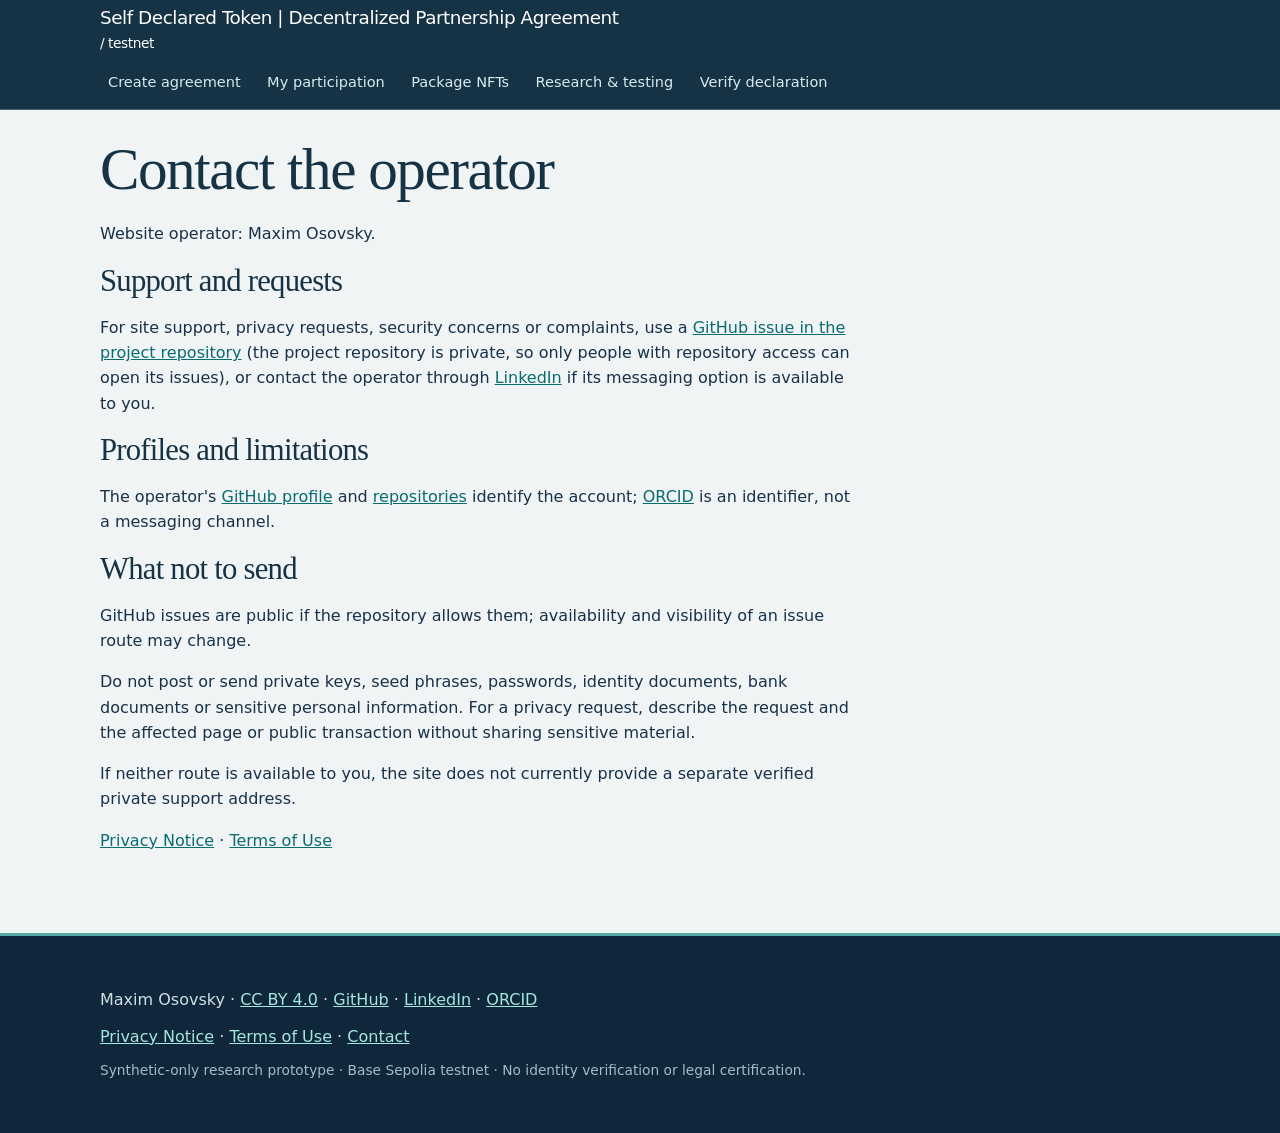
==== contact.html @ c4fec261 "rebuild: fresh v2-only build from source, remove all v1 JS bundles - Remove SDT v1 four-field hash s" ====
<!doctype html><html lang="en"><head><meta charset="UTF-8"><meta name="viewport" content="width=device-width,initial-scale=1"><meta name="theme-color" content="#f5f7f8"><title>Contact · Self Declared Token | Decentralized Partnership Agreement testnet</title>  <link rel="stylesheet" crossorigin href="/assets/site-Cl2e0VAC.css">
</head><body><a class="skip-link" href="#main">Skip to main content</a><header class="site-header"><div class="site-header-inner"><a class="brand" href="/">Self Declared Token | Decentralized Partnership Agreement <small> / testnet</small></a><nav class="site-links" aria-label="Site navigation"><a href="/dpa.html">Create agreement</a><a href="/shares.html">My participation</a><a href="/packages.html">Package NFTs</a><a href="/sale.html">Research & testing</a><a href="/verify.html">Verify declaration</a></nav></div></header><main id="main"><h1>Contact the operator</h1><p>Website operator: Maxim Osovsky.</p><h2>Support and requests</h2><p>For site support, privacy requests, security concerns or complaints, use a <a href="https://github.com/maximosovsky/cryptopassport-testnet/issues">GitHub issue in the project repository</a> (the project repository is private, so only people with repository access can open its issues), or contact the operator through <a href="https://www.linkedin.com/in/osovsky/">LinkedIn</a> if its messaging option is available to you.</p><h2>Profiles and limitations</h2><p>The operator's <a href="https://github.com/maximosovsky">GitHub profile</a> and <a href="https://github.com/maximosovsky?tab=repositories">repositories</a> identify the account; <a href="https://orcid.org/0009-0004-1594-0940">ORCID</a> is an identifier, not a messaging channel.</p><h2>What not to send</h2><p>GitHub issues are public if the repository allows them; availability and visibility of an issue route may change.</p><p>Do not post or send private keys, seed phrases, passwords, identity documents, bank documents or sensitive personal information. For a privacy request, describe the request and the affected page or public transaction without sharing sensitive material.</p><p>If neither route is available to you, the site does not currently provide a separate verified private support address.</p><p><a href="/privacy.html">Privacy Notice</a> · <a href="/terms.html">Terms of Use</a></p></main><footer><div class="site-footer-inner"><p>Maxim Osovsky · <a href="https://creativecommons.org/licenses/by/4.0/">CC BY 4.0</a> · <a href="https://github.com/maximosovsky">GitHub</a> · <a href="https://www.linkedin.com/in/osovsky/">LinkedIn</a> · <a href="https://orcid.org/0009-0004-1594-0940">ORCID</a></p><p><a href="/privacy.html">Privacy Notice</a> · <a href="/terms.html">Terms of Use</a> · <a href="/contact.html">Contact</a></p><p class="fine-print">Synthetic-only research prototype · Base Sepolia testnet · No identity verification or legal certification.</p></div></footer></body></html>
---- assets/site-Cl2e0VAC.css ----
:root{color-scheme:light;--ink:#15253b;--muted:#54667b;--line:#dce5ec;--paper:#fff;--canvas:#f5f7f8;--navy:#10263a;--teal:#087d77;--soft:#e7f4f1;font-family:ui-sans-serif,system-ui,-apple-system,Segoe UI,sans-serif}*{box-sizing:border-box}html{scroll-behavior:smooth}body{margin:0!important;color:var(--ink)!important;background:var(--canvas)!important;font:16px/1.65 ui-sans-serif,system-ui,-apple-system,Segoe UI,sans-serif!important}a{color:#086c70}a:hover{text-decoration-thickness:2px}a:focus-visible,button:focus-visible,input:focus-visible,textarea:focus-visible{outline:3px solid #086c70;outline-offset:3px}.site-header a:focus-visible{outline-color:#82ddca}.site-header{background:var(--navy);color:#fff;border-bottom:3px solid #21aaa1}.site-header-inner{max-width:1160px;margin:auto;padding:1rem clamp(1.25rem,4vw,2.5rem);display:flex;align-items:center;justify-content:space-between;gap:1rem 2rem;flex-wrap:wrap}.site-header a{color:#d8ebee;text-decoration:none}.site-header a:hover{text-decoration:underline}.brand{color:#fff!important;font-size:1.15rem;font-weight:500;letter-spacing:-.025em}.brand span{color:#69d3c1}.site-links{display:flex;gap:.45rem 1.4rem;flex-wrap:wrap;font-size:.91rem;font-weight:400}.site-links a{display:inline-flex;align-items:center;min-height:44px;padding:.7rem 0}body main{max-width:1160px;margin:0 auto;padding:clamp(1.5rem,4vw,3rem) clamp(1.25rem,4vw,2.5rem) 4rem}body main>nav{font-size:.88rem;color:var(--muted);margin:0 0 1.5rem}h1,h2,h3{line-height:1.18;letter-spacing:-.035em;color:var(--navy)}h1{font-size:clamp(2.1rem,5vw,4rem);max-width:850px;margin:.35rem 0 1rem}h2{font-size:clamp(1.35rem,2.5vw,1.8rem);margin:.25rem 0 1rem}h3{font-size:1.08rem;margin:.3rem 0 .55rem}p{margin:.65rem 0 1rem}body main p,body main a{overflow-wrap:anywhere}body main>p{max-width:850px}body main section{border:1px solid var(--line);background:var(--paper);border-radius:16px;padding:clamp(1.25rem,3vw,2rem);margin:1.1rem 0;box-shadow:0 7px 24px #10263a09}.eyebrow{color:var(--teal);font-size:.78rem;font-weight:500;letter-spacing:.12em;text-transform:uppercase}.hero{background:var(--navy);color:#e4f2f1;padding:clamp(2rem,5vw,4rem);border-radius:22px;margin:0 0 2rem;position:relative;overflow:hidden}.hero:after{content:"";position:absolute;width:240px;height:240px;border:1px solid #367b7d;border-radius:50%;right:-75px;top:-105px;box-shadow:0 0 0 58px #46b9a40f,0 0 0 116px #46b9a40a;pointer-events:none}.hero h1{color:#fff;margin:.5rem 0 1.2rem}.hero .eyebrow{color:#82ddca}.hero p{max-width:700px;color:#c8dade;font-size:1.12rem}.hero-actions{display:flex;gap:.8rem;flex-wrap:wrap;margin-top:1.6rem}.button-link{display:inline-flex;align-items:center;justify-content:center;border-radius:9px;padding:.75rem 1.1rem;background:#74d8c4;color:#10263a!important;text-decoration:none;font-weight:500}.button-link.secondary{background:transparent;border:1px solid #69949c;color:#fff!important}.button-link:hover{filter:brightness(1.08)}.intro-grid{display:grid;grid-template-columns:repeat(2,minmax(0,1fr));gap:1rem}.intro-grid section{margin:0}.section-number{display:inline-block;color:var(--teal);font-size:.8rem;letter-spacing:.12em;font-weight:500;margin-bottom:.6rem}.steps{list-style:none;margin:1rem 0 0;padding:0;display:grid;grid-template-columns:repeat(4,minmax(0,1fr));gap:.9rem}.steps li{border-left:3px solid #26a99a;background:#f4f9f8;padding:1rem;border-radius:0 10px 10px 0}.steps strong{display:block;color:var(--navy);margin-bottom:.4rem}.callout{border-left:4px solid #229e94;background:var(--soft);padding:1rem 1.3rem;border-radius:0 10px 10px 0}.pilot-grid{display:flex;flex-wrap:wrap;gap:.7rem;margin:1rem 0}.pilot-grid span{background:#edf5f4;padding:.55rem .85rem;border-radius:8px;font-weight:400}.workflow-heading{margin:3.5rem 0 1.2rem}.workflow-heading p{color:var(--muted)}body main .warning,body main aside{background:#fff4e4!important;color:#653e19!important;border:1px solid #eac58b!important;border-left:4px solid #d68b29!important;padding:1rem 1.25rem;border-radius:10px;max-width:none}body main section label,body main details.legacy label{display:block;margin:1rem 0;color:var(--ink);font-weight:400}body main input:not([type=checkbox]),body main textarea{font:inherit;background:#fff!important;color:var(--ink)!important;border:1px solid #b8c9d2;border-radius:8px;padding:.68rem .85rem;margin:.4rem 0;display:block;width:100%;max-width:100%}body main input[type=checkbox]{accent-color:var(--teal);display:inline-block;width:auto;margin-right:.4rem}body main button{font:inherit;font-weight:500;background:#086c70;color:#fff;border:0;border-radius:8px;padding:.72rem 1.1rem;margin:.35rem .55rem .35rem 0;cursor:pointer}body main button:hover:not(:disabled){background:#064f53}body main button:disabled{opacity:.48;cursor:not-allowed}body main pre,body main #progress,body main #invitation,body main #status,body main #digest,body main #output,body main #network{background:#edf3f5;color:var(--ink);border:1px solid var(--line);padding:.8rem 1rem;border-radius:8px;white-space:pre-wrap;overflow-wrap:anywhere}body main pre:empty,body main #progress:empty,body main #invitation:empty,body main #digest:empty,body main #output:empty{display:none}body main #people{max-width:850px}body>footer{background:#10263a;color:#d1dfe5;padding:2.5rem clamp(1.25rem,4vw,2.5rem)}body>footer .site-footer-inner{max-width:1080px;margin:auto}body>footer .mission{font-size:1.06rem;color:#fff;max-width:900px}body>footer a{color:#a3e8dc}body>footer p{margin:.7rem 0}body>footer .fine-print{font-size:.86rem;color:#a9bac6}@media(max-width:760px){.intro-grid{grid-template-columns:1fr}.steps{grid-template-columns:repeat(2,minmax(0,1fr))}.site-links{gap:.4rem .9rem}}@media(max-width:520px){.steps{grid-template-columns:1fr}.hero{padding:1.6rem}.site-header-inner{align-items:flex-start}.site-links{font-size:.83rem}body main{padding-left:1rem;padding-right:1rem}body main section{padding:1.2rem}.hero-actions .button-link{width:100%}}@media(prefers-reduced-motion:reduce){html{scroll-behavior:auto}}.skip-link{position:absolute;left:1rem;top:-10rem;z-index:100;background:#fff;color:#10263a;padding:.65rem 1rem;border:2px solid #087d77;border-radius:6px}.skip-link:focus-visible{top:1rem;outline:3px solid #086c70}body main summary:focus-visible,body main select:focus-visible{outline:3px solid #086c70;outline-offset:3px}body main [aria-invalid=true]{border:2px solid #b53932!important}body main .field-error{color:#a32122;font-weight:600;margin:.2rem 0 .65rem;overflow-wrap:anywhere}h1,h2,h3{text-wrap:balance;scroll-margin-top:1.5rem}button,a{touch-action:manipulation}body main pre{font-variant-numeric:tabular-nums}.workflow-map{padding:.8rem 1.1rem;background:#e7f4f1;border-left:4px solid #087d77;border-radius:7px;max-width:900px}body main details.legacy{margin:2rem 0;border:1px solid var(--line);border-radius:14px;background:#fff;padding:1.2rem}body main details.legacy>summary{cursor:pointer;font-weight:500;color:var(--navy);font-size:1.15rem}body main details.legacy>section{box-shadow:none}body main #verified-document{max-width:900px}.site-links a[aria-current=page]{background:#d8ebee;color:#10263a;border-radius:7px;padding:.55rem .7rem;text-decoration:underline;text-underline-offset:.25em}body main>nav{display:flex;align-items:center;gap:.5rem;flex-wrap:wrap}body main>nav a{display:inline-flex;align-items:center;min-height:44px;padding:.55rem .65rem;border-radius:6px;background:#e7f4f1}body main .action-feedback{display:none;background:#fff4e4;color:#653e19;border:1px solid #d68b29;border-left:4px solid #b53932;border-radius:7px;padding:.65rem .85rem;margin:.4rem 0 1rem;white-space:pre-wrap;overflow-wrap:anywhere}body main .action-feedback:not(:empty){display:block}body main .action-feedback:focus{outline:3px solid #086c70;outline-offset:2px}body main .prerequisite{font-size:.92rem;line-height:1.45;margin:.55rem 0}.secondary-context{margin-top:2rem}body main .secondary-context .warning{display:none}@media(max-width:520px){body main .prerequisite{margin:.45rem 0}body main section label{margin:.6rem 0}body main section:first-of-type{margin-top:.65rem}}:root{--ink:#183149;--muted:#425c6d;--line:#b9c9d0;--paper:#fff;--canvas:#f0f4f5;--navy:#163245;--teal:#086c70;--soft:#e3eff0}body{line-height:1.58!important}body main{padding-top:1.25rem}body main p{max-width:74ch}body main>p{max-width:74ch}.site-header{border-bottom:1px solid #466977}.site-header-inner{padding-top:.35rem;padding-bottom:.35rem;gap:.25rem 1.5rem}.brand{white-space:nowrap}.site-links{gap:0 .65rem}.site-links a{padding:.55rem .5rem;min-height:44px}.site-links a[aria-current=page]{background:transparent;color:#fff;border-radius:0;box-shadow:inset 0 -2px #74d8c4;padding:.55rem .5rem;text-decoration:none}body main section{border:0;border-top:1px solid var(--line);border-radius:0;box-shadow:none;margin:1rem 0;padding:1.3rem 0;background:transparent}h1,h2,h3{font-family:Georgia,Times New Roman,serif;font-weight:400;letter-spacing:-.025em}body main strong{font-weight:500}h1{font-size:clamp(2.2rem,4.7vw,3.7rem);max-width:21ch}h2{font-size:clamp(1.45rem,2.4vw,1.95rem)}.hero{border-radius:0;background:#163245;border-left:5px solid #5bb4ac;margin:0 0 1.2rem;padding:clamp(1.5rem,3vw,2.5rem)}.hero:after{display:none}.hero h1{max-width:20ch;margin:0 0 .5rem}.hero p{margin:.3rem 0 .8rem;max-width:60ch;font-size:1.05rem}.hero-actions{margin-top:1rem}.button-link{min-height:44px;border-radius:3px}.button-link.secondary{border-color:#b4d3d1}#public-pilot{border:1px solid var(--line);border-left:5px solid var(--teal);padding:clamp(1rem,2.5vw,1.6rem);background:#fff;margin:0 0 1.8rem}#public-pilot h2{margin:0 0 .65rem}.record{display:grid;grid-template-columns:repeat(2,minmax(0,1fr));border-top:1px solid var(--line);margin:.8rem 0}.record>div{display:grid;grid-template-columns:minmax(95px,1fr) 2.3fr;gap:.5rem;padding:.65rem 0;border-bottom:1px solid var(--line)}.record dt{font-size:.85rem;color:var(--muted);font-weight:400}.record dd{margin:0;font-weight:400}.record>div:nth-child(odd){padding-right:1.2rem}.contract-links{font-size:.87rem;line-height:1.5}.contract-links a{overflow-wrap:anywhere}.intro-grid{gap:1.5rem}.intro-grid section{padding:1.2rem 0}.steps li{background:transparent;border-radius:0;border-left:2px solid var(--teal);padding:.5rem .8rem}.section-number{font-size:.87rem;letter-spacing:0;text-transform:none}.callout,.workflow-map{border-radius:0}body main .quick-warning{max-width:none;margin:.45rem 0 .75rem;border-left:3px solid #a05f18;padding:.4rem .8rem;background:#fff5e7;color:#543b1e;font-size:.93rem}body main .flow-details{margin:.65rem 0 1rem;border:1px solid var(--line);background:#fff}body main .flow-details summary{cursor:pointer;min-height:44px;padding:.55rem .8rem;font-weight:500;display:flex;align-items:center}body main .flow-details aside{margin:0!important;border:0!important;border-top:1px solid var(--line)!important;border-left:3px solid #a05f18!important;border-radius:0!important;font-size:.94rem}body main .setup-note{font-size:.92rem;color:var(--muted);max-width:74ch}body main section:first-of-type{margin-top:.6rem}body main button{min-height:44px;border-radius:4px}body main input:not([type=checkbox]),body main textarea{border-radius:4px;min-height:44px}body main details.legacy{border-radius:0}body main pre,body main #progress,body main #invitation,body main #status,body main #digest,body main #output,body main #network{border-radius:3px}body main .warning,body main aside{border-radius:3px}body>footer{border-top:3px solid #54aaa3}body>footer .mission{font-family:Georgia,Times New Roman,serif;font-size:1.1rem}@media(max-width:760px){.site-header-inner{display:block}.brand{display:inline-flex;align-items:center;min-height:44px}.site-links{display:flex;flex-wrap:wrap;gap:0 .2rem}.site-links a{font-size:.88rem;padding:.5rem .38rem;min-height:44px}.site-links a[aria-current=page]{padding:.5rem .38rem}.record{grid-template-columns:1fr}}@media(max-width:520px){.site-links{justify-content:space-between}.site-links a{font-size:.79rem;line-height:1.15;padding:.45rem .22rem}.site-links a[aria-current=page]{padding:.45rem .22rem}.hero{padding:1.2rem}.hero h1{font-size:2.25rem}.hero-actions{gap:.5rem}.record>div{grid-template-columns:100px 1fr}.record>div:nth-child(odd){padding-right:0}body main{padding-top:1rem}body main section{padding:1rem 0}}body main .workspace-intro{padding:1.4rem 0 .6rem;max-width:820px}.workspace-intro h1{max-width:none;margin:.3rem 0 .55rem}.workspace-intro>p:last-child{font-size:1.08rem;color:var(--muted);max-width:68ch}body main #workspace-actions{border:0;padding:.35rem 0 1.3rem;margin:0;background:transparent}#workspace-actions h2{font-size:1.35rem;margin:.3rem 0 1rem}.action-grid{display:grid;grid-template-columns:repeat(3,minmax(0,1fr));gap:1px;background:var(--line);border:1px solid var(--line)}body main .workspace-action{display:flex;min-height:232px;flex-direction:column;gap:.65rem;background:#fff;color:var(--ink);padding:1.4rem;text-decoration:none;overflow-wrap:anywhere}.workspace-action:hover,.workspace-action:focus-visible{background:#ecf5f3}.workspace-action .action-number,.step-kicker{color:var(--teal);font-size:.82rem;font-weight:500;letter-spacing:.06em;text-transform:uppercase}.workspace-action strong{font:400 clamp(1.35rem,2vw,1.8rem)/1.2 Georgia,"Times New Roman",serif;color:var(--navy)}.workspace-action>span:nth-child(3){font-size:.93rem;color:var(--muted);line-height:1.5}.workspace-action .action-go{color:#086c70;font-weight:500;margin-top:auto;text-decoration:underline;text-underline-offset:.25em}body main .research{border-top:1px solid var(--line);margin:2rem 0;padding:.6rem 0}body main .research>summary{cursor:pointer;display:flex;align-items:center;min-height:44px;font-weight:500;color:var(--navy)}body main .research>summary:hover{text-decoration:underline;text-underline-offset:.2em}body main .research #public-pilot{margin-top:1rem}.page-jump{display:flex;flex-wrap:wrap;gap:.45rem .85rem;border-block:1px solid var(--line);padding:.5rem 0;margin:1rem 0}body main .page-jump a{background:none;border-radius:0;padding:.4rem .2rem;text-decoration:underline;text-underline-offset:.2em}.step-kicker{margin:0 0 .3rem!important}body main section[id$=-workflow]{scroll-margin-top:1.5rem;max-width:880px}body main section[id$=-workflow] h2{margin:.25rem 0 .7rem}body main section[id$=-workflow]>p{max-width:67ch}body main .technical{margin:1.1rem 0;border:1px solid var(--line);border-left:3px solid var(--teal);padding:.3rem 1rem 1rem;background:#fff}body main .technical>summary{min-height:44px;cursor:pointer;font-weight:500;padding:.5rem 0}body main .example-link{margin:.85rem 0}body main .participation-overview{display:grid;grid-template-columns:repeat(3,minmax(0,1fr));border:1px solid var(--line);background:var(--line);gap:1px;margin:1.4rem 0}.participation-overview>div{background:#fff;display:flex;flex-direction:column;gap:.3rem;padding:1rem 1.25rem}.participation-overview span{font-size:.84rem;color:var(--muted)}.participation-overview strong{font-size:1.05rem;font-weight:500}.participation-overview small{font-size:.82rem;color:var(--muted)}body main #people{display:grid;grid-template-columns:minmax(0,3fr) minmax(6rem,1fr);gap:0 1rem;max-width:880px}body main #people label{min-width:0}body main #verified-document{max-width:880px}body main .research-content{max-width:880px}@media(max-width:760px){.action-grid{grid-template-columns:1fr}.workspace-action{min-height:0!important}.participation-overview{grid-template-columns:1fr!important}}@media(max-width:390px){body main #people{grid-template-columns:1fr}.site-links a{font-size:.75rem}.brand{font-size:1rem}}body main p.eyebrow,body main p.step-kicker{font-weight:400}.site-header-inner .brand{display:block;flex:0 1 560px;min-width:0;max-width:100%;white-space:normal;overflow-wrap:anywhere;line-height:1.35;font-weight:500}.site-header-inner .brand small{display:inline-block;font-size:.75em;font-weight:400;white-space:nowrap}
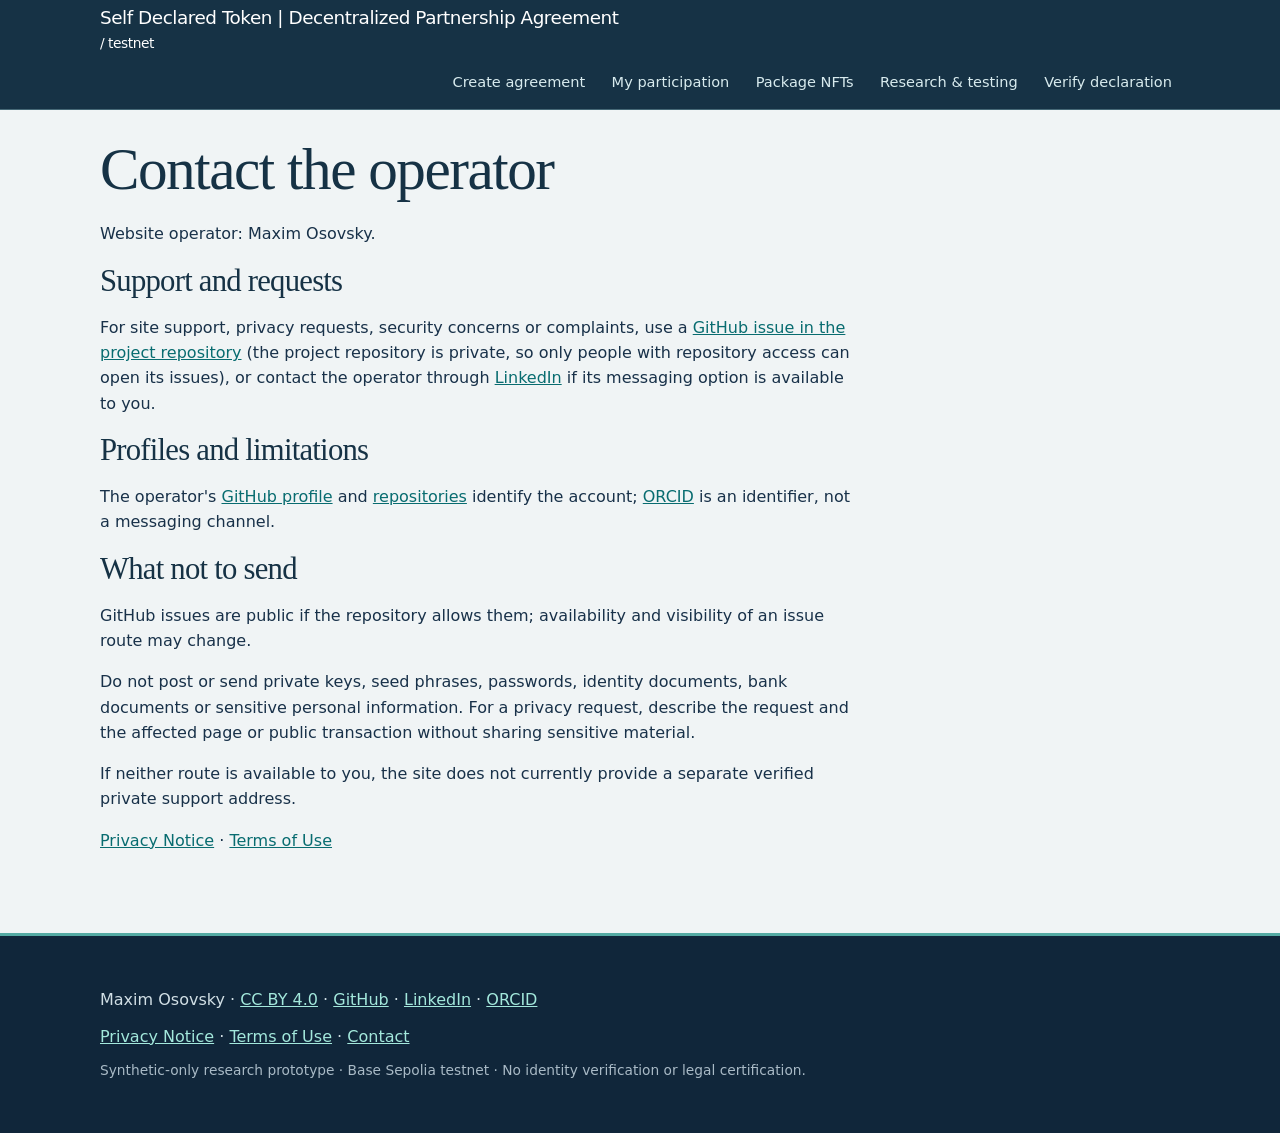
==== commit 7af5f9e1: "fix: nav right-aligned on wide, left on wrap" ====
--- a/contact.html
+++ b/contact.html
@@ -1,2 +1,2 @@
-<!doctype html><html lang="en"><head><meta charset="UTF-8"><meta name="viewport" content="width=device-width,initial-scale=1"><meta name="theme-color" content="#f5f7f8"><title>Contact · Self Declared Token | Decentralized Partnership Agreement testnet</title>  <link rel="stylesheet" crossorigin href="/assets/site-Cl2e0VAC.css">
-</head><body><a class="skip-link" href="#main">Skip to main content</a><header class="site-header"><div class="site-header-inner"><a class="brand" href="/">Self Declared Token | Decentralized Partnership Agreement <small> / testnet</small></a><nav class="site-links" aria-label="Site navigation"><a href="/dpa.html">Create agreement</a><a href="/shares.html">My participation</a><a href="/packages.html">Package NFTs</a><a href="/sale.html">Research & testing</a><a href="/verify.html">Verify declaration</a></nav></div></header><main id="main"><h1>Contact the operator</h1><p>Website operator: Maxim Osovsky.</p><h2>Support and requests</h2><p>For site support, privacy requests, security concerns or complaints, use a <a href="https://github.com/maximosovsky/cryptopassport-testnet/issues">GitHub issue in the project repository</a> (the project repository is private, so only people with repository access can open its issues), or contact the operator through <a href="https://www.linkedin.com/in/osovsky/">LinkedIn</a> if its messaging option is available to you.</p><h2>Profiles and limitations</h2><p>The operator's <a href="https://github.com/maximosovsky">GitHub profile</a> and <a href="https://github.com/maximosovsky?tab=repositories">repositories</a> identify the account; <a href="https://orcid.org/0009-0004-1594-0940">ORCID</a> is an identifier, not a messaging channel.</p><h2>What not to send</h2><p>GitHub issues are public if the repository allows them; availability and visibility of an issue route may change.</p><p>Do not post or send private keys, seed phrases, passwords, identity documents, bank documents or sensitive personal information. For a privacy request, describe the request and the affected page or public transaction without sharing sensitive material.</p><p>If neither route is available to you, the site does not currently provide a separate verified private support address.</p><p><a href="/privacy.html">Privacy Notice</a> · <a href="/terms.html">Terms of Use</a></p></main><footer><div class="site-footer-inner"><p>Maxim Osovsky · <a href="https://creativecommons.org/licenses/by/4.0/">CC BY 4.0</a> · <a href="https://github.com/maximosovsky">GitHub</a> · <a href="https://www.linkedin.com/in/osovsky/">LinkedIn</a> · <a href="https://orcid.org/0009-0004-1594-0940">ORCID</a></p><p><a href="/privacy.html">Privacy Notice</a> · <a href="/terms.html">Terms of Use</a> · <a href="/contact.html">Contact</a></p><p class="fine-print">Synthetic-only research prototype · Base Sepolia testnet · No identity verification or legal certification.</p></div></footer></body></html>
+<!doctype html><html lang="en"><head><meta charset="UTF-8"><meta name="viewport" content="width=device-width,initial-scale=1"><meta name="theme-color" content="#f5f7f8"><title>Contact · Self Declared Token | Decentralized Partnership Agreement testnet</title>  <link rel="stylesheet" crossorigin href="./assets/site-Ha4Ucdie.css">
+</head><body><a class="skip-link" href="#main">Skip to main content</a><header class="site-header"><div class="site-header-inner"><a class="brand" href="./">Self Declared Token | Decentralized Partnership Agreement <small> / testnet</small></a><nav class="site-links" aria-label="Site navigation"><a href="./dpa.html">Create agreement</a><a href="./shares.html">My participation</a><a href="./packages.html">Package NFTs</a><a href="./sale.html">Research & testing</a><a href="./verify.html">Verify declaration</a></nav></div></header><main id="main"><h1>Contact the operator</h1><p>Website operator: Maxim Osovsky.</p><h2>Support and requests</h2><p>For site support, privacy requests, security concerns or complaints, use a <a href="https://github.com/maximosovsky/cryptopassport-testnet/issues">GitHub issue in the project repository</a> (the project repository is private, so only people with repository access can open its issues), or contact the operator through <a href="https://www.linkedin.com/in/osovsky/">LinkedIn</a> if its messaging option is available to you.</p><h2>Profiles and limitations</h2><p>The operator's <a href="https://github.com/maximosovsky">GitHub profile</a> and <a href="https://github.com/maximosovsky?tab=repositories">repositories</a> identify the account; <a href="https://orcid.org/0009-0004-1594-0940">ORCID</a> is an identifier, not a messaging channel.</p><h2>What not to send</h2><p>GitHub issues are public if the repository allows them; availability and visibility of an issue route may change.</p><p>Do not post or send private keys, seed phrases, passwords, identity documents, bank documents or sensitive personal information. For a privacy request, describe the request and the affected page or public transaction without sharing sensitive material.</p><p>If neither route is available to you, the site does not currently provide a separate verified private support address.</p><p><a href="./privacy.html">Privacy Notice</a> · <a href="./terms.html">Terms of Use</a></p></main><footer><div class="site-footer-inner"><p>Maxim Osovsky · <a href="https://creativecommons.org/licenses/by/4.0/">CC BY 4.0</a> · <a href="https://github.com/maximosovsky">GitHub</a> · <a href="https://www.linkedin.com/in/osovsky/">LinkedIn</a> · <a href="https://orcid.org/0009-0004-1594-0940">ORCID</a></p><p><a href="./privacy.html">Privacy Notice</a> · <a href="./terms.html">Terms of Use</a> · <a href="./contact.html">Contact</a></p><p class="fine-print">Synthetic-only research prototype · Base Sepolia testnet · No identity verification or legal certification.</p></div></footer></body></html>
--- a/assets/site-Ha4Ucdie.css
+++ b/assets/site-Ha4Ucdie.css
@@ -0,0 +1 @@
+:root{color-scheme:light;--ink:#15253b;--muted:#54667b;--line:#dce5ec;--paper:#fff;--canvas:#f5f7f8;--navy:#10263a;--teal:#087d77;--soft:#e7f4f1;font-family:ui-sans-serif,system-ui,-apple-system,Segoe UI,sans-serif}*{box-sizing:border-box}html{scroll-behavior:smooth}body{margin:0!important;color:var(--ink)!important;background:var(--canvas)!important;font:16px/1.65 ui-sans-serif,system-ui,-apple-system,Segoe UI,sans-serif!important}a{color:#086c70}a:hover{text-decoration-thickness:2px}a:focus-visible,button:focus-visible,input:focus-visible,textarea:focus-visible{outline:3px solid #086c70;outline-offset:3px}.site-header a:focus-visible{outline-color:#82ddca}.site-header{background:var(--navy);color:#fff;border-bottom:3px solid #21aaa1}.site-header-inner{max-width:1160px;margin:auto;padding:1rem clamp(1.25rem,4vw,2.5rem);display:flex;align-items:center;gap:1rem 2rem;flex-wrap:wrap}.site-header a{color:#d8ebee;text-decoration:none}.site-header a:hover{text-decoration:underline}.brand{color:#fff!important;font-size:1.15rem;font-weight:500;letter-spacing:-.025em}.brand span{color:#69d3c1}.site-links{display:flex;gap:.45rem 1.4rem;flex-wrap:wrap;font-size:.91rem;font-weight:400;margin-left:auto}.site-links a{display:inline-flex;align-items:center;min-height:44px;padding:.7rem 0}body main{max-width:1160px;margin:0 auto;padding:clamp(1.5rem,4vw,3rem) clamp(1.25rem,4vw,2.5rem) 4rem}body main>nav{font-size:.88rem;color:var(--muted);margin:0 0 1.5rem}h1,h2,h3{line-height:1.18;letter-spacing:-.035em;color:var(--navy)}h1{font-size:clamp(2.1rem,5vw,4rem);max-width:850px;margin:.35rem 0 1rem}h2{font-size:clamp(1.35rem,2.5vw,1.8rem);margin:.25rem 0 1rem}h3{font-size:1.08rem;margin:.3rem 0 .55rem}p{margin:.65rem 0 1rem}body main p,body main a{overflow-wrap:anywhere}body main>p{max-width:850px}body main section{border:1px solid var(--line);background:var(--paper);border-radius:16px;padding:clamp(1.25rem,3vw,2rem);margin:1.1rem 0;box-shadow:0 7px 24px #10263a09}.eyebrow{color:var(--teal);font-size:.78rem;font-weight:500;letter-spacing:.12em;text-transform:uppercase}.hero{background:var(--navy);color:#e4f2f1;padding:clamp(2rem,5vw,4rem);border-radius:22px;margin:0 0 2rem;position:relative;overflow:hidden}.hero:after{content:"";position:absolute;width:240px;height:240px;border:1px solid #367b7d;border-radius:50%;right:-75px;top:-105px;box-shadow:0 0 0 58px #46b9a40f,0 0 0 116px #46b9a40a;pointer-events:none}.hero h1{color:#fff;margin:.5rem 0 1.2rem}.hero .eyebrow{color:#82ddca}.hero p{max-width:700px;color:#c8dade;font-size:1.12rem}.hero-actions{display:flex;gap:.8rem;flex-wrap:wrap;margin-top:1.6rem}.button-link{display:inline-flex;align-items:center;justify-content:center;border-radius:9px;padding:.75rem 1.1rem;background:#74d8c4;color:#10263a!important;text-decoration:none;font-weight:500}.button-link.secondary{background:transparent;border:1px solid #69949c;color:#fff!important}.button-link:hover{filter:brightness(1.08)}.intro-grid{display:grid;grid-template-columns:repeat(2,minmax(0,1fr));gap:1rem}.intro-grid section{margin:0}.section-number{display:inline-block;color:var(--teal);font-size:.8rem;letter-spacing:.12em;font-weight:500;margin-bottom:.6rem}.steps{list-style:none;margin:1rem 0 0;padding:0;display:grid;grid-template-columns:repeat(4,minmax(0,1fr));gap:.9rem}.steps li{border-left:3px solid #26a99a;background:#f4f9f8;padding:1rem;border-radius:0 10px 10px 0}.steps strong{display:block;color:var(--navy);margin-bottom:.4rem}.callout{border-left:4px solid #229e94;background:var(--soft);padding:1rem 1.3rem;border-radius:0 10px 10px 0}.pilot-grid{display:flex;flex-wrap:wrap;gap:.7rem;margin:1rem 0}.pilot-grid span{background:#edf5f4;padding:.55rem .85rem;border-radius:8px;font-weight:400}.workflow-heading{margin:3.5rem 0 1.2rem}.workflow-heading p{color:var(--muted)}body main .warning,body main aside{background:#fff4e4!important;color:#653e19!important;border:1px solid #eac58b!important;border-left:4px solid #d68b29!important;padding:1rem 1.25rem;border-radius:10px;max-width:none}body main section label,body main details[id=sdt-tools] label{display:block;margin:1rem 0;color:var(--ink);font-weight:400}body main input:not([type=checkbox]),body main textarea{font:inherit;background:#fff!important;color:var(--ink)!important;border:1px solid #b8c9d2;border-radius:8px;padding:.68rem .85rem;margin:.4rem 0;display:block;width:100%;max-width:100%}body main input[type=checkbox]{accent-color:var(--teal);display:inline-block;width:auto;margin-right:.4rem}body main button{font:inherit;font-weight:500;background:#086c70;color:#fff;border:0;border-radius:8px;padding:.72rem 1.1rem;margin:.35rem .55rem .35rem 0;cursor:pointer}body main button:hover:not(:disabled){background:#064f53}body main button:disabled{opacity:.48;cursor:not-allowed}body main pre,body main #progress,body main #invitation,body main #status,body main #digest,body main #output,body main #network{background:#edf3f5;color:var(--ink);border:1px solid var(--line);padding:.8rem 1rem;border-radius:8px;white-space:pre-wrap;overflow-wrap:anywhere}body main pre:empty,body main #progress:empty,body main #invitation:empty,body main #digest:empty,body main #output:empty{display:none}body main #people{max-width:850px}body>footer{background:#10263a;color:#d1dfe5;padding:2.5rem clamp(1.25rem,4vw,2.5rem)}body>footer .site-footer-inner{max-width:1080px;margin:auto}body>footer .mission{font-size:1.06rem;color:#fff;max-width:900px}body>footer a{color:#a3e8dc}body>footer p{margin:.7rem 0}body>footer .fine-print{font-size:.86rem;color:#a9bac6}@media(max-width:760px){.intro-grid{grid-template-columns:1fr}.steps{grid-template-columns:repeat(2,minmax(0,1fr))}.site-links{gap:.4rem .9rem}}@media(max-width:520px){.steps{grid-template-columns:1fr}.hero{padding:1.6rem}.site-header-inner{align-items:flex-start}.site-links{font-size:.83rem}body main{padding-left:1rem;padding-right:1rem}body main section{padding:1.2rem}.hero-actions .button-link{width:100%}}@media(prefers-reduced-motion:reduce){html{scroll-behavior:auto}}.skip-link{position:absolute;left:1rem;top:-10rem;z-index:100;background:#fff;color:#10263a;padding:.65rem 1rem;border:2px solid #087d77;border-radius:6px}.skip-link:focus-visible{top:1rem;outline:3px solid #086c70}body main summary:focus-visible,body main select:focus-visible{outline:3px solid #086c70;outline-offset:3px}body main [aria-invalid=true]{border:2px solid #b53932!important}body main .field-error{color:#a32122;font-weight:600;margin:.2rem 0 .65rem;overflow-wrap:anywhere}h1,h2,h3{text-wrap:balance;scroll-margin-top:1.5rem}button,a{touch-action:manipulation}body main pre{font-variant-numeric:tabular-nums}.workflow-map{padding:.8rem 1.1rem;background:#e7f4f1;border-left:4px solid #087d77;border-radius:7px;max-width:900px}body main details[id=sdt-tools]{margin:2rem 0;border:1px solid var(--line);border-radius:14px;background:#fff;padding:1.2rem}body main details[id=sdt-tools]>summary{cursor:pointer;font-weight:500;color:var(--navy);font-size:1.15rem}body main details[id=sdt-tools]>section{box-shadow:none}body main #verified-document{max-width:900px}.site-links a[aria-current=page]{background:#d8ebee;color:#10263a;border-radius:7px;padding:.55rem .7rem;text-decoration:underline;text-underline-offset:.25em}body main>nav{display:flex;align-items:center;gap:.5rem;flex-wrap:wrap}body main>nav a{display:inline-flex;align-items:center;min-height:44px;padding:.55rem .65rem;border-radius:6px;background:#e7f4f1}body main .action-feedback{display:none;background:#fff4e4;color:#653e19;border:1px solid #d68b29;border-left:4px solid #b53932;border-radius:7px;padding:.65rem .85rem;margin:.4rem 0 1rem;white-space:pre-wrap;overflow-wrap:anywhere}body main .action-feedback:not(:empty){display:block}body main .action-feedback:focus{outline:3px solid #086c70;outline-offset:2px}body main .prerequisite{font-size:.92rem;line-height:1.45;margin:.55rem 0}.secondary-context{margin-top:2rem}body main .secondary-context .warning{display:none}@media(max-width:520px){body main .prerequisite{margin:.45rem 0}body main section label{margin:.6rem 0}body main section:first-of-type{margin-top:.65rem}}:root{--ink:#183149;--muted:#425c6d;--line:#b9c9d0;--paper:#fff;--canvas:#f0f4f5;--navy:#163245;--teal:#086c70;--soft:#e3eff0}body{line-height:1.58!important}body main{padding-top:1.25rem}body main p{max-width:74ch}body main>p{max-width:74ch}.site-header{border-bottom:1px solid #466977}.site-header-inner{padding-top:.35rem;padding-bottom:.35rem;gap:.25rem 1.5rem}.brand{white-space:nowrap}.site-links{gap:0 .65rem}.site-links a{padding:.55rem .5rem;min-height:44px}.site-links a[aria-current=page]{background:transparent;color:#fff;border-radius:0;box-shadow:inset 0 -2px #74d8c4;padding:.55rem .5rem;text-decoration:none}body main section{border:0;border-top:1px solid var(--line);border-radius:0;box-shadow:none;margin:1rem 0;padding:1.3rem 0;background:transparent}h1,h2,h3{font-family:Georgia,Times New Roman,serif;font-weight:400;letter-spacing:-.025em}body main strong{font-weight:500}h1{font-size:clamp(2.2rem,4.7vw,3.7rem);max-width:21ch}h2{font-size:clamp(1.45rem,2.4vw,1.95rem)}.hero{border-radius:0;background:#163245;border-left:5px solid #5bb4ac;margin:0 0 1.2rem;padding:clamp(1.5rem,3vw,2.5rem)}.hero:after{display:none}.hero h1{max-width:20ch;margin:0 0 .5rem}.hero p{margin:.3rem 0 .8rem;max-width:60ch;font-size:1.05rem}.hero-actions{margin-top:1rem}.button-link{min-height:44px;border-radius:3px}.button-link.secondary{border-color:#b4d3d1}#public-pilot{border:1px solid var(--line);border-left:5px solid var(--teal);padding:clamp(1rem,2.5vw,1.6rem);background:#fff;margin:0 0 1.8rem}#public-pilot h2{margin:0 0 .65rem}.record{display:grid;grid-template-columns:repeat(2,minmax(0,1fr));border-top:1px solid var(--line);margin:.8rem 0}.record>div{display:grid;grid-template-columns:minmax(95px,1fr) 2.3fr;gap:.5rem;padding:.65rem 0;border-bottom:1px solid var(--line)}.record dt{font-size:.85rem;color:var(--muted);font-weight:400}.record dd{margin:0;font-weight:400}.record>div:nth-child(odd){padding-right:1.2rem}.contract-links{font-size:.87rem;line-height:1.5}.contract-links a{overflow-wrap:anywhere}.intro-grid{gap:1.5rem}.intro-grid section{padding:1.2rem 0}.steps li{background:transparent;border-radius:0;border-left:2px solid var(--teal);padding:.5rem .8rem}.section-number{font-size:.87rem;letter-spacing:0;text-transform:none}.callout,.workflow-map{border-radius:0}body main .quick-warning{max-width:none;margin:.45rem 0 .75rem;border-left:3px solid #a05f18;padding:.4rem .8rem;background:#fff5e7;color:#543b1e;font-size:.93rem}body main .flow-details{margin:.65rem 0 1rem;border:1px solid var(--line);background:#fff}body main .flow-details summary{cursor:pointer;min-height:44px;padding:.55rem .8rem;font-weight:500;display:flex;align-items:center}body main .flow-details aside{margin:0!important;border:0!important;border-top:1px solid var(--line)!important;border-left:3px solid #a05f18!important;border-radius:0!important;font-size:.94rem}body main .setup-note{font-size:.92rem;color:var(--muted);max-width:74ch}body main section:first-of-type{margin-top:.6rem}body main button{min-height:44px;border-radius:4px}body main input:not([type=checkbox]),body main textarea{border-radius:4px;min-height:44px}body main details[id=sdt-tools]{border-radius:0}body main pre,body main #progress,body main #invitation,body main #status,body main #digest,body main #output,body main #network{border-radius:3px}body main .warning,body main aside{border-radius:3px}body>footer{border-top:3px solid #54aaa3}body>footer .mission{font-family:Georgia,Times New Roman,serif;font-size:1.1rem}@media(max-width:760px){.site-header-inner{display:block}.brand{display:inline-flex;align-items:center;min-height:44px}.site-links{display:flex;flex-wrap:wrap;gap:0 .2rem}.site-links a{font-size:.88rem;padding:.5rem .38rem;min-height:44px}.site-links a[aria-current=page]{padding:.5rem .38rem}.record{grid-template-columns:1fr}}@media(max-width:520px){.site-links{justify-content:space-between}.site-links a{font-size:.79rem;line-height:1.15;padding:.45rem .22rem}.site-links a[aria-current=page]{padding:.45rem .22rem}.hero{padding:1.2rem}.hero h1{font-size:2.25rem}.hero-actions{gap:.5rem}.record>div{grid-template-columns:100px 1fr}.record>div:nth-child(odd){padding-right:0}body main{padding-top:1rem}body main section{padding:1rem 0}}body main .workspace-intro{padding:1.4rem 0 .6rem;max-width:820px}.workspace-intro h1{max-width:none;margin:.3rem 0 .55rem}.workspace-intro>p:last-child{font-size:1.08rem;color:var(--muted);max-width:68ch}body main #workspace-actions{border:0;padding:.35rem 0 1.3rem;margin:0;background:transparent}#workspace-actions h2{font-size:1.35rem;margin:.3rem 0 1rem}.action-grid{display:grid;grid-template-columns:repeat(3,minmax(0,1fr));gap:1px;background:var(--line);border:1px solid var(--line)}body main .workspace-action{display:flex;min-height:232px;flex-direction:column;gap:.65rem;background:#fff;color:var(--ink);padding:1.4rem 1.4rem 1.4rem 1.2rem;text-decoration:none;overflow-wrap:anywhere}.workspace-action:hover,.workspace-action:focus-visible{background:#ecf5f3}.workspace-action .action-number,.step-kicker{color:var(--teal);font-size:.82rem;font-weight:500;letter-spacing:.06em;text-transform:uppercase}.workspace-action strong{font:400 clamp(1.35rem,2vw,1.8rem)/1.2 Georgia,"Times New Roman",serif;color:var(--navy)}.workspace-action>span:nth-child(3){font-size:.93rem;color:var(--muted);line-height:1.5}.workspace-action .action-go{color:#086c70;font-weight:500;margin-top:auto;text-decoration:underline;text-underline-offset:.25em}body main .research{border-top:1px solid var(--line);margin:2rem 0;padding:.6rem 0}body main .research>summary{cursor:pointer;display:flex;align-items:center;min-height:44px;font-weight:500;color:var(--navy)}body main .research>summary:hover{text-decoration:underline;text-underline-offset:.2em}body main .research #public-pilot{margin-top:1rem}.page-jump{display:flex;flex-wrap:wrap;gap:.45rem .85rem;border-block:1px solid var(--line);padding:.5rem 0;margin:1rem 0}body main .page-jump a{background:none;border-radius:0;padding:.4rem .2rem;text-decoration:underline;text-underline-offset:.2em}.step-kicker{margin:0 0 .3rem!important}body main section[id$=-workflow]{scroll-margin-top:1.5rem;max-width:880px}body main section[id$=-workflow] h2{margin:.25rem 0 .7rem}body main section[id$=-workflow]>p{max-width:67ch}body main .technical{margin:1.1rem 0;border:1px solid var(--line);border-left:3px solid var(--teal);padding:.3rem 1rem 1rem;background:#fff}body main .technical>summary{min-height:44px;cursor:pointer;font-weight:500;padding:.5rem 0}body main .example-link{margin:.85rem 0}body main .participation-overview{display:grid;grid-template-columns:repeat(3,minmax(0,1fr));border:1px solid var(--line);background:var(--line);gap:1px;margin:1.4rem 0}.participation-overview>div{background:#fff;display:flex;flex-direction:column;gap:.3rem;padding:1rem 1.25rem}.participation-overview span{font-size:.84rem;color:var(--muted)}.participation-overview strong{font-size:1.05rem;font-weight:500}.participation-overview small{font-size:.82rem;color:var(--muted)}body main #people{display:grid;grid-template-columns:minmax(0,3fr) minmax(6rem,1fr);gap:0 1rem;max-width:880px}body main #people label{min-width:0}body main #verified-document{max-width:880px}body main .research-content{max-width:880px}@media(max-width:760px){.action-grid{grid-template-columns:1fr}.workspace-action{min-height:0!important}.participation-overview{grid-template-columns:1fr!important}}@media(max-width:390px){body main #people{grid-template-columns:1fr}.site-links a{font-size:.75rem}.brand{font-size:1rem}}body main p.eyebrow,body main p.step-kicker{font-weight:400}.site-header-inner .brand{display:block;flex:0 1 560px;min-width:0;max-width:100%;white-space:normal;overflow-wrap:anywhere;line-height:1.35;font-weight:500}.site-header-inner .brand small{display:inline-block;font-size:.75em;font-weight:400;white-space:nowrap}
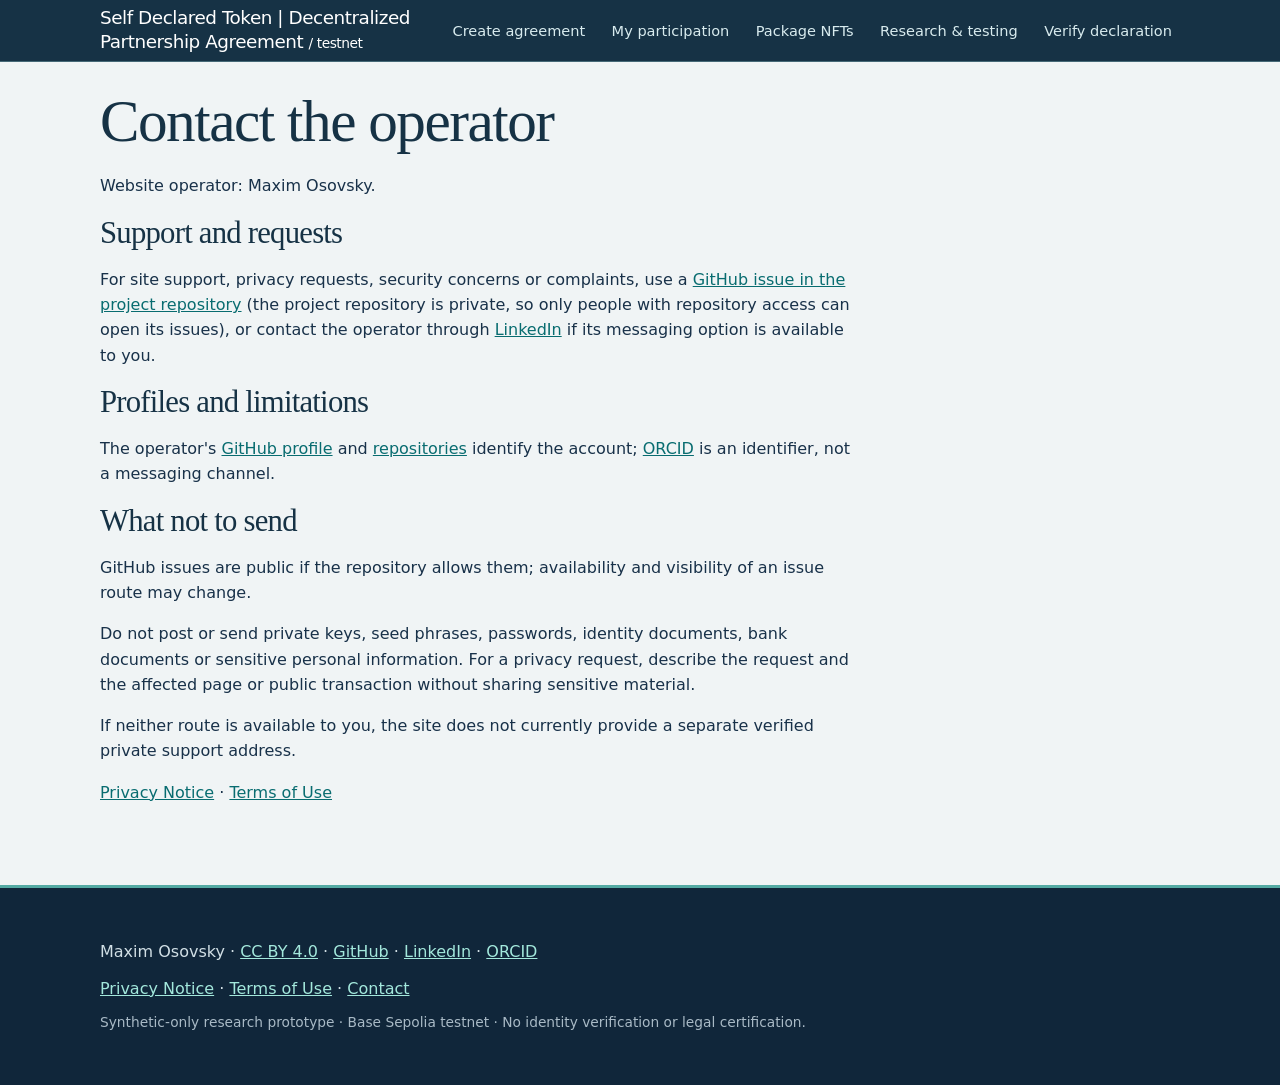
==== commit a5b002ab: "fix: header single-line, no flex-wrap" ====
--- a/contact.html
+++ b/contact.html
@@ -1,2 +1,2 @@
-<!doctype html><html lang="en"><head><meta charset="UTF-8"><meta name="viewport" content="width=device-width,initial-scale=1"><meta name="theme-color" content="#f5f7f8"><title>Contact · Self Declared Token | Decentralized Partnership Agreement testnet</title>  <link rel="stylesheet" crossorigin href="./assets/site-Ha4Ucdie.css">
+<!doctype html><html lang="en"><head><meta charset="UTF-8"><meta name="viewport" content="width=device-width,initial-scale=1"><meta name="theme-color" content="#f5f7f8"><title>Contact · Self Declared Token | Decentralized Partnership Agreement testnet</title>  <link rel="stylesheet" crossorigin href="./assets/site-BsGRgECv.css">
 </head><body><a class="skip-link" href="#main">Skip to main content</a><header class="site-header"><div class="site-header-inner"><a class="brand" href="./">Self Declared Token | Decentralized Partnership Agreement <small> / testnet</small></a><nav class="site-links" aria-label="Site navigation"><a href="./dpa.html">Create agreement</a><a href="./shares.html">My participation</a><a href="./packages.html">Package NFTs</a><a href="./sale.html">Research & testing</a><a href="./verify.html">Verify declaration</a></nav></div></header><main id="main"><h1>Contact the operator</h1><p>Website operator: Maxim Osovsky.</p><h2>Support and requests</h2><p>For site support, privacy requests, security concerns or complaints, use a <a href="https://github.com/maximosovsky/cryptopassport-testnet/issues">GitHub issue in the project repository</a> (the project repository is private, so only people with repository access can open its issues), or contact the operator through <a href="https://www.linkedin.com/in/osovsky/">LinkedIn</a> if its messaging option is available to you.</p><h2>Profiles and limitations</h2><p>The operator's <a href="https://github.com/maximosovsky">GitHub profile</a> and <a href="https://github.com/maximosovsky?tab=repositories">repositories</a> identify the account; <a href="https://orcid.org/0009-0004-1594-0940">ORCID</a> is an identifier, not a messaging channel.</p><h2>What not to send</h2><p>GitHub issues are public if the repository allows them; availability and visibility of an issue route may change.</p><p>Do not post or send private keys, seed phrases, passwords, identity documents, bank documents or sensitive personal information. For a privacy request, describe the request and the affected page or public transaction without sharing sensitive material.</p><p>If neither route is available to you, the site does not currently provide a separate verified private support address.</p><p><a href="./privacy.html">Privacy Notice</a> · <a href="./terms.html">Terms of Use</a></p></main><footer><div class="site-footer-inner"><p>Maxim Osovsky · <a href="https://creativecommons.org/licenses/by/4.0/">CC BY 4.0</a> · <a href="https://github.com/maximosovsky">GitHub</a> · <a href="https://www.linkedin.com/in/osovsky/">LinkedIn</a> · <a href="https://orcid.org/0009-0004-1594-0940">ORCID</a></p><p><a href="./privacy.html">Privacy Notice</a> · <a href="./terms.html">Terms of Use</a> · <a href="./contact.html">Contact</a></p><p class="fine-print">Synthetic-only research prototype · Base Sepolia testnet · No identity verification or legal certification.</p></div></footer></body></html>
--- a/assets/site-BsGRgECv.css
+++ b/assets/site-BsGRgECv.css
@@ -0,0 +1 @@
+:root{color-scheme:light;--ink:#15253b;--muted:#54667b;--line:#dce5ec;--paper:#fff;--canvas:#f5f7f8;--navy:#10263a;--teal:#087d77;--soft:#e7f4f1;font-family:ui-sans-serif,system-ui,-apple-system,Segoe UI,sans-serif}*{box-sizing:border-box}html{scroll-behavior:smooth}body{margin:0!important;color:var(--ink)!important;background:var(--canvas)!important;font:16px/1.65 ui-sans-serif,system-ui,-apple-system,Segoe UI,sans-serif!important}a{color:#086c70}a:hover{text-decoration-thickness:2px}a:focus-visible,button:focus-visible,input:focus-visible,textarea:focus-visible{outline:3px solid #086c70;outline-offset:3px}.site-header a:focus-visible{outline-color:#82ddca}.site-header{background:var(--navy);color:#fff;border-bottom:3px solid #21aaa1}.site-header-inner{max-width:1160px;margin:auto;padding:1rem clamp(1.25rem,4vw,2.5rem);display:flex;align-items:center;gap:1rem 2rem}.site-header a{color:#d8ebee;text-decoration:none}.site-header a:hover{text-decoration:underline}.brand{color:#fff!important;font-size:1.15rem;font-weight:500;letter-spacing:-.025em}.brand span{color:#69d3c1}.site-links{display:flex;gap:.45rem 1.4rem;font-size:.91rem;font-weight:400;margin-left:auto}.site-links a{display:inline-flex;align-items:center;min-height:44px;padding:.7rem 0;white-space:nowrap}body main{max-width:1160px;margin:0 auto;padding:clamp(1.5rem,4vw,3rem) clamp(1.25rem,4vw,2.5rem) 4rem}body main>nav{font-size:.88rem;color:var(--muted);margin:0 0 1.5rem}h1,h2,h3{line-height:1.18;letter-spacing:-.035em;color:var(--navy)}h1{font-size:clamp(2.1rem,5vw,4rem);max-width:850px;margin:.35rem 0 1rem}h2{font-size:clamp(1.35rem,2.5vw,1.8rem);margin:.25rem 0 1rem}h3{font-size:1.08rem;margin:.3rem 0 .55rem}p{margin:.65rem 0 1rem}body main p,body main a{overflow-wrap:anywhere}body main>p{max-width:850px}body main section{border:1px solid var(--line);background:var(--paper);border-radius:16px;padding:clamp(1.25rem,3vw,2rem);margin:1.1rem 0;box-shadow:0 7px 24px #10263a09}.eyebrow{color:var(--teal);font-size:.78rem;font-weight:500;letter-spacing:.12em;text-transform:uppercase}.hero{background:var(--navy);color:#e4f2f1;padding:clamp(2rem,5vw,4rem);border-radius:22px;margin:0 0 2rem;position:relative;overflow:hidden}.hero:after{content:"";position:absolute;width:240px;height:240px;border:1px solid #367b7d;border-radius:50%;right:-75px;top:-105px;box-shadow:0 0 0 58px #46b9a40f,0 0 0 116px #46b9a40a;pointer-events:none}.hero h1{color:#fff;margin:.5rem 0 1.2rem}.hero .eyebrow{color:#82ddca}.hero p{max-width:700px;color:#c8dade;font-size:1.12rem}.hero-actions{display:flex;gap:.8rem;flex-wrap:wrap;margin-top:1.6rem}.button-link{display:inline-flex;align-items:center;justify-content:center;border-radius:9px;padding:.75rem 1.1rem;background:#74d8c4;color:#10263a!important;text-decoration:none;font-weight:500}.button-link.secondary{background:transparent;border:1px solid #69949c;color:#fff!important}.button-link:hover{filter:brightness(1.08)}.intro-grid{display:grid;grid-template-columns:repeat(2,minmax(0,1fr));gap:1rem}.intro-grid section{margin:0}.section-number{display:inline-block;color:var(--teal);font-size:.8rem;letter-spacing:.12em;font-weight:500;margin-bottom:.6rem}.steps{list-style:none;margin:1rem 0 0;padding:0;display:grid;grid-template-columns:repeat(4,minmax(0,1fr));gap:.9rem}.steps li{border-left:3px solid #26a99a;background:#f4f9f8;padding:1rem;border-radius:0 10px 10px 0}.steps strong{display:block;color:var(--navy);margin-bottom:.4rem}.callout{border-left:4px solid #229e94;background:var(--soft);padding:1rem 1.3rem;border-radius:0 10px 10px 0}.pilot-grid{display:flex;flex-wrap:wrap;gap:.7rem;margin:1rem 0}.pilot-grid span{background:#edf5f4;padding:.55rem .85rem;border-radius:8px;font-weight:400}.workflow-heading{margin:3.5rem 0 1.2rem}.workflow-heading p{color:var(--muted)}body main .warning,body main aside{background:#fff4e4!important;color:#653e19!important;border:1px solid #eac58b!important;border-left:4px solid #d68b29!important;padding:1rem 1.25rem;border-radius:10px;max-width:none}body main section label,body main details[id=sdt-tools] label{display:block;margin:1rem 0;color:var(--ink);font-weight:400}body main input:not([type=checkbox]),body main textarea{font:inherit;background:#fff!important;color:var(--ink)!important;border:1px solid #b8c9d2;border-radius:8px;padding:.68rem .85rem;margin:.4rem 0;display:block;width:100%;max-width:100%}body main input[type=checkbox]{accent-color:var(--teal);display:inline-block;width:auto;margin-right:.4rem}body main button{font:inherit;font-weight:500;background:#086c70;color:#fff;border:0;border-radius:8px;padding:.72rem 1.1rem;margin:.35rem .55rem .35rem 0;cursor:pointer}body main button:hover:not(:disabled){background:#064f53}body main button:disabled{opacity:.48;cursor:not-allowed}body main pre,body main #progress,body main #invitation,body main #status,body main #digest,body main #output,body main #network{background:#edf3f5;color:var(--ink);border:1px solid var(--line);padding:.8rem 1rem;border-radius:8px;white-space:pre-wrap;overflow-wrap:anywhere}body main pre:empty,body main #progress:empty,body main #invitation:empty,body main #digest:empty,body main #output:empty{display:none}body main #people{max-width:850px}body>footer{background:#10263a;color:#d1dfe5;padding:2.5rem clamp(1.25rem,4vw,2.5rem)}body>footer .site-footer-inner{max-width:1080px;margin:auto}body>footer .mission{font-size:1.06rem;color:#fff;max-width:900px}body>footer a{color:#a3e8dc}body>footer p{margin:.7rem 0}body>footer .fine-print{font-size:.86rem;color:#a9bac6}@media(max-width:760px){.intro-grid{grid-template-columns:1fr}.steps{grid-template-columns:repeat(2,minmax(0,1fr))}.site-links{gap:.4rem .9rem}}@media(max-width:520px){.steps{grid-template-columns:1fr}.hero{padding:1.6rem}.site-header-inner{align-items:flex-start}.site-links{font-size:.83rem}body main{padding-left:1rem;padding-right:1rem}body main section{padding:1.2rem}.hero-actions .button-link{width:100%}}@media(prefers-reduced-motion:reduce){html{scroll-behavior:auto}}.skip-link{position:absolute;left:1rem;top:-10rem;z-index:100;background:#fff;color:#10263a;padding:.65rem 1rem;border:2px solid #087d77;border-radius:6px}.skip-link:focus-visible{top:1rem;outline:3px solid #086c70}body main summary:focus-visible,body main select:focus-visible{outline:3px solid #086c70;outline-offset:3px}body main [aria-invalid=true]{border:2px solid #b53932!important}body main .field-error{color:#a32122;font-weight:600;margin:.2rem 0 .65rem;overflow-wrap:anywhere}h1,h2,h3{text-wrap:balance;scroll-margin-top:1.5rem}button,a{touch-action:manipulation}body main pre{font-variant-numeric:tabular-nums}.workflow-map{padding:.8rem 1.1rem;background:#e7f4f1;border-left:4px solid #087d77;border-radius:7px;max-width:900px}body main details[id=sdt-tools]{margin:2rem 0;border:1px solid var(--line);border-radius:14px;background:#fff;padding:1.2rem}body main details[id=sdt-tools]>summary{cursor:pointer;font-weight:500;color:var(--navy);font-size:1.15rem}body main details[id=sdt-tools]>section{box-shadow:none}body main #verified-document{max-width:900px}.site-links a[aria-current=page]{background:#d8ebee;color:#10263a;border-radius:7px;padding:.55rem .7rem;text-decoration:underline;text-underline-offset:.25em}body main>nav{display:flex;align-items:center;gap:.5rem;flex-wrap:wrap}body main>nav a{display:inline-flex;align-items:center;min-height:44px;padding:.55rem .65rem;border-radius:6px;background:#e7f4f1}body main .action-feedback{display:none;background:#fff4e4;color:#653e19;border:1px solid #d68b29;border-left:4px solid #b53932;border-radius:7px;padding:.65rem .85rem;margin:.4rem 0 1rem;white-space:pre-wrap;overflow-wrap:anywhere}body main .action-feedback:not(:empty){display:block}body main .action-feedback:focus{outline:3px solid #086c70;outline-offset:2px}body main .prerequisite{font-size:.92rem;line-height:1.45;margin:.55rem 0}.secondary-context{margin-top:2rem}body main .secondary-context .warning{display:none}@media(max-width:520px){body main .prerequisite{margin:.45rem 0}body main section label{margin:.6rem 0}body main section:first-of-type{margin-top:.65rem}}:root{--ink:#183149;--muted:#425c6d;--line:#b9c9d0;--paper:#fff;--canvas:#f0f4f5;--navy:#163245;--teal:#086c70;--soft:#e3eff0}body{line-height:1.58!important}body main{padding-top:1.25rem}body main p{max-width:74ch}body main>p{max-width:74ch}.site-header{border-bottom:1px solid #466977}.site-header-inner{padding-top:.35rem;padding-bottom:.35rem;gap:.25rem 1.5rem}.brand{white-space:nowrap}.site-links{gap:0 .65rem}.site-links a{padding:.55rem .5rem;min-height:44px}.site-links a[aria-current=page]{background:transparent;color:#fff;border-radius:0;box-shadow:inset 0 -2px #74d8c4;padding:.55rem .5rem;text-decoration:none}body main section{border:0;border-top:1px solid var(--line);border-radius:0;box-shadow:none;margin:1rem 0;padding:1.3rem 0;background:transparent}h1,h2,h3{font-family:Georgia,Times New Roman,serif;font-weight:400;letter-spacing:-.025em}body main strong{font-weight:500}h1{font-size:clamp(2.2rem,4.7vw,3.7rem);max-width:21ch}h2{font-size:clamp(1.45rem,2.4vw,1.95rem)}.hero{border-radius:0;background:#163245;border-left:5px solid #5bb4ac;margin:0 0 1.2rem;padding:clamp(1.5rem,3vw,2.5rem)}.hero:after{display:none}.hero h1{max-width:20ch;margin:0 0 .5rem}.hero p{margin:.3rem 0 .8rem;max-width:60ch;font-size:1.05rem}.hero-actions{margin-top:1rem}.button-link{min-height:44px;border-radius:3px}.button-link.secondary{border-color:#b4d3d1}#public-pilot{border:1px solid var(--line);border-left:5px solid var(--teal);padding:clamp(1rem,2.5vw,1.6rem);background:#fff;margin:0 0 1.8rem}#public-pilot h2{margin:0 0 .65rem}.record{display:grid;grid-template-columns:repeat(2,minmax(0,1fr));border-top:1px solid var(--line);margin:.8rem 0}.record>div{display:grid;grid-template-columns:minmax(95px,1fr) 2.3fr;gap:.5rem;padding:.65rem 0;border-bottom:1px solid var(--line)}.record dt{font-size:.85rem;color:var(--muted);font-weight:400}.record dd{margin:0;font-weight:400}.record>div:nth-child(odd){padding-right:1.2rem}.contract-links{font-size:.87rem;line-height:1.5}.contract-links a{overflow-wrap:anywhere}.intro-grid{gap:1.5rem}.intro-grid section{padding:1.2rem 0}.steps li{background:transparent;border-radius:0;border-left:2px solid var(--teal);padding:.5rem .8rem}.section-number{font-size:.87rem;letter-spacing:0;text-transform:none}.callout,.workflow-map{border-radius:0}body main .quick-warning{max-width:none;margin:.45rem 0 .75rem;border-left:3px solid #a05f18;padding:.4rem .8rem;background:#fff5e7;color:#543b1e;font-size:.93rem}body main .flow-details{margin:.65rem 0 1rem;border:1px solid var(--line);background:#fff}body main .flow-details summary{cursor:pointer;min-height:44px;padding:.55rem .8rem;font-weight:500;display:flex;align-items:center}body main .flow-details aside{margin:0!important;border:0!important;border-top:1px solid var(--line)!important;border-left:3px solid #a05f18!important;border-radius:0!important;font-size:.94rem}body main .setup-note{font-size:.92rem;color:var(--muted);max-width:74ch}body main section:first-of-type{margin-top:.6rem}body main button{min-height:44px;border-radius:4px}body main input:not([type=checkbox]),body main textarea{border-radius:4px;min-height:44px}body main details[id=sdt-tools]{border-radius:0}body main pre,body main #progress,body main #invitation,body main #status,body main #digest,body main #output,body main #network{border-radius:3px}body main .warning,body main aside{border-radius:3px}body>footer{border-top:3px solid #54aaa3}body>footer .mission{font-family:Georgia,Times New Roman,serif;font-size:1.1rem}@media(max-width:760px){.site-header-inner{display:block}.brand{display:inline-flex;align-items:center;min-height:44px}.site-links{display:flex;flex-wrap:wrap;gap:0 .2rem}.site-links a{font-size:.88rem;padding:.5rem .38rem;min-height:44px}.site-links a[aria-current=page]{padding:.5rem .38rem}.record{grid-template-columns:1fr}}@media(max-width:520px){.site-links{justify-content:space-between}.site-links a{font-size:.79rem;line-height:1.15;padding:.45rem .22rem}.site-links a[aria-current=page]{padding:.45rem .22rem}.hero{padding:1.2rem}.hero h1{font-size:2.25rem}.hero-actions{gap:.5rem}.record>div{grid-template-columns:100px 1fr}.record>div:nth-child(odd){padding-right:0}body main{padding-top:1rem}body main section{padding:1rem 0}}body main .workspace-intro{padding:1.4rem 0 .6rem;max-width:820px}.workspace-intro h1{max-width:none;margin:.3rem 0 .55rem}.workspace-intro>p:last-child{font-size:1.08rem;color:var(--muted);max-width:68ch}body main #workspace-actions{border:0;padding:.35rem 0 1.3rem;margin:0;background:transparent}#workspace-actions h2{font-size:1.35rem;margin:.3rem 0 1rem}.action-grid{display:grid;grid-template-columns:repeat(3,minmax(0,1fr));gap:1px;background:var(--line);border:1px solid var(--line)}body main .workspace-action{display:flex;min-height:232px;flex-direction:column;gap:.65rem;background:#fff;color:var(--ink);padding:1.4rem 1.4rem 1.4rem 1.2rem;text-decoration:none;overflow-wrap:anywhere}.workspace-action:hover,.workspace-action:focus-visible{background:#ecf5f3}.workspace-action .action-number,.step-kicker{color:var(--teal);font-size:.82rem;font-weight:500;letter-spacing:.06em;text-transform:uppercase}.workspace-action strong{font:400 clamp(1.35rem,2vw,1.8rem)/1.2 Georgia,"Times New Roman",serif;color:var(--navy)}.workspace-action>span:nth-child(3){font-size:.93rem;color:var(--muted);line-height:1.5}.workspace-action .action-go{color:#086c70;font-weight:500;margin-top:auto;text-decoration:underline;text-underline-offset:.25em}body main .research{border-top:1px solid var(--line);margin:2rem 0;padding:.6rem 0}body main .research>summary{cursor:pointer;display:flex;align-items:center;min-height:44px;font-weight:500;color:var(--navy)}body main .research>summary:hover{text-decoration:underline;text-underline-offset:.2em}body main .research #public-pilot{margin-top:1rem}.page-jump{display:flex;flex-wrap:wrap;gap:.45rem .85rem;border-block:1px solid var(--line);padding:.5rem 0;margin:1rem 0}body main .page-jump a{background:none;border-radius:0;padding:.4rem .2rem;text-decoration:underline;text-underline-offset:.2em}.step-kicker{margin:0 0 .3rem!important}body main section[id$=-workflow]{scroll-margin-top:1.5rem;max-width:880px}body main section[id$=-workflow] h2{margin:.25rem 0 .7rem}body main section[id$=-workflow]>p{max-width:67ch}body main .technical{margin:1.1rem 0;border:1px solid var(--line);border-left:3px solid var(--teal);padding:.3rem 1rem 1rem;background:#fff}body main .technical>summary{min-height:44px;cursor:pointer;font-weight:500;padding:.5rem 0}body main .example-link{margin:.85rem 0}body main .participation-overview{display:grid;grid-template-columns:repeat(3,minmax(0,1fr));border:1px solid var(--line);background:var(--line);gap:1px;margin:1.4rem 0}.participation-overview>div{background:#fff;display:flex;flex-direction:column;gap:.3rem;padding:1rem 1.25rem}.participation-overview span{font-size:.84rem;color:var(--muted)}.participation-overview strong{font-size:1.05rem;font-weight:500}.participation-overview small{font-size:.82rem;color:var(--muted)}body main #people{display:grid;grid-template-columns:minmax(0,3fr) minmax(6rem,1fr);gap:0 1rem;max-width:880px}body main #people label{min-width:0}body main #verified-document{max-width:880px}body main .research-content{max-width:880px}@media(max-width:760px){.action-grid{grid-template-columns:1fr}.workspace-action{min-height:0!important}.participation-overview{grid-template-columns:1fr!important}}@media(max-width:390px){body main #people{grid-template-columns:1fr}.site-links a{font-size:.75rem}.brand{font-size:1rem}}body main p.eyebrow,body main p.step-kicker{font-weight:400}.site-header-inner .brand{display:block;flex:0 1 560px;min-width:0;max-width:100%;white-space:normal;overflow-wrap:anywhere;line-height:1.35;font-weight:500}.site-header-inner .brand small{display:inline-block;font-size:.75em;font-weight:400;white-space:nowrap}
